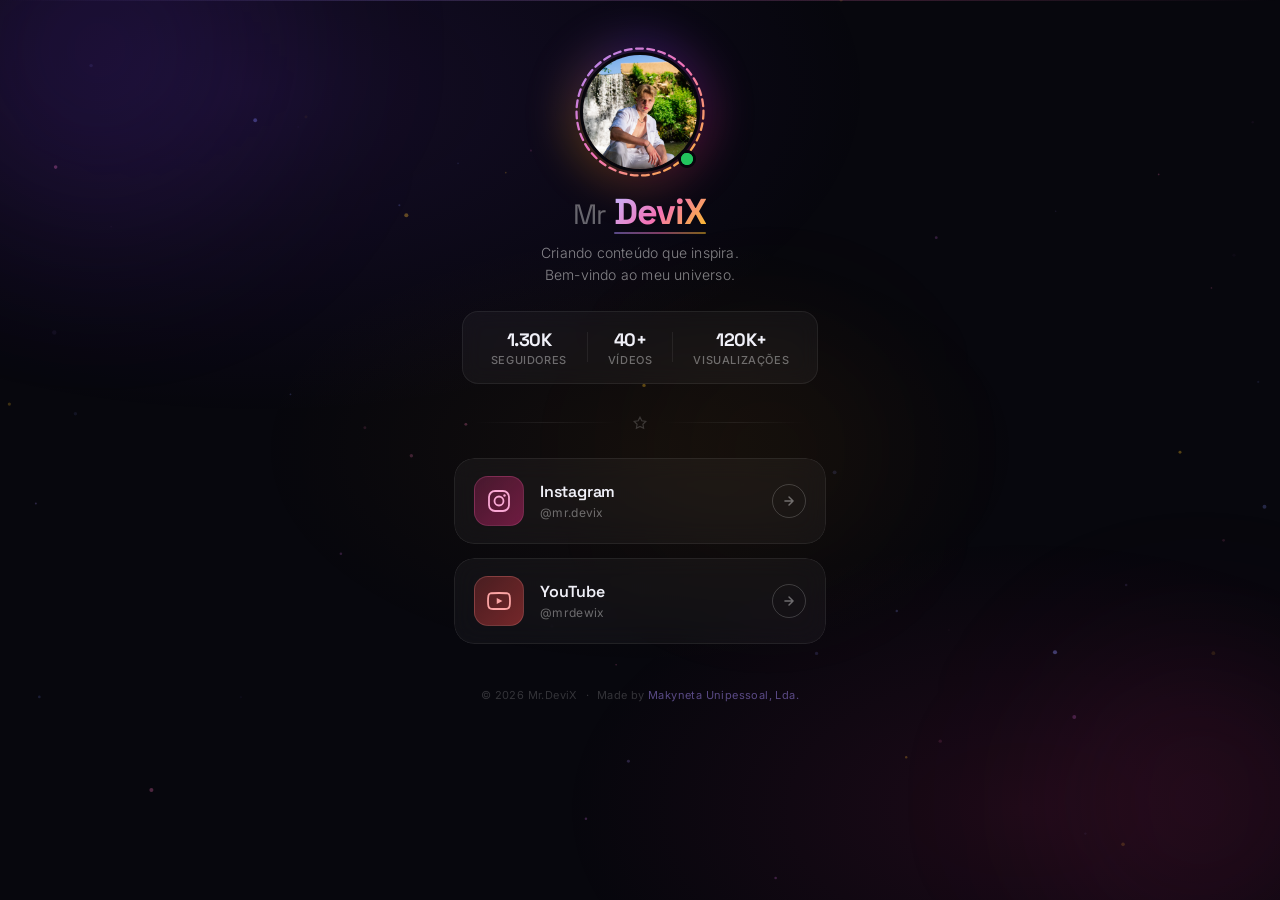
==== index.html @ f3a967e7 "Add the inicials files to the website" ====
<!DOCTYPE html>
<html lang="pt">
<head>
    <!-- Metadados -->
    <meta charset="UTF-8"/>
    <meta name="viewport" content="width=device-width, initial-scale=1.0"/>
    <meta name="author" content="Makyneta Unipessoal, Lda."/>
    <meta name="description" content="Mr DeviX — Content Creator & Influencer"/>
    <meta name="keywords" content="Mr DeviX, Content Creator, Influencer"/>
    <meta name="robots" content="index, follow"/>
    <meta property="og:title" content="Mr DeviX"/>
    <meta property="og:description" content="Mr DeviX — Content Creator & Influencer"/>
    <meta property="og:image" content="assets/images/davyd.jpg"/>
    <!-- Preconnect -->
    <link rel="preconnect" href="https://fonts.googleapis.com"/>
    <link rel="preconnect" href="https://fonts.gstatic.com" crossorigin/>
    <!-- Fonts -->
    <link href="https://fonts.googleapis.com/css2?family=Inter:wght@300;400;500;600;700;800;900&family=Space+Grotesk:wght@400;500;600;700&display=swap" rel="stylesheet"/>
    <!-- Styles -->
    <link rel="stylesheet" href="assets/styles/home.css"/>
    <!-- Title & Favicon -->
    <title>Mr DeviX</title>
    <link rel="icon" type="image/jpg" href="assets/images/davyd.jpg"/>
</head>
<body>

    <!-- Canvas para partículas -->
    <canvas id="particles"></canvas>

    <!-- Gradientes de fundo -->
    <div class="bg-mesh"></div>
    <div class="bg-orb orb-1"></div>
    <div class="bg-orb orb-2"></div>
    <div class="bg-orb orb-3"></div>

    <!-- Linha de scan cinematográfica -->
    <div class="scan-line"></div>

    <!-- Conteúdo principal -->
    <main class="page">

        <!-- Secção do perfil -->
        <section class="profile" aria-label="Perfil de Mr DeviX">

            <!-- Avatar com anel animado -->
            <div class="avatar-container">
                <div class="avatar-glow"></div>
                <div class="avatar-ring">
                    <svg class="ring-svg" viewBox="0 0 120 120" fill="none" xmlns="http://www.w3.org/2000/svg">
                        <circle cx="60" cy="60" r="56" stroke="url(#ringGrad)" stroke-width="2" stroke-dasharray="6 4" stroke-linecap="round"/>
                        <defs>
                            <linearGradient id="ringGrad" x1="0" y1="0" x2="120" y2="120" gradientUnits="userSpaceOnUse">
                                <stop offset="0%" stop-color="#a78bfa"/>
                                <stop offset="50%" stop-color="#f472b6"/>
                                <stop offset="100%" stop-color="#fbbf24"/>
                            </linearGradient>
                        </defs>
                    </svg>
                    <img class="avatar-img" src="assets/images/davyd.jpg" alt="Mr DeviX"/>
                </div>
                <!-- Badge de status online -->
                <div class="status-dot" title="Online">
                    <span class="status-pulse"></span>
                </div>
            </div>

            <!-- Nome e info -->
            <div class="profile-info">
                <h1 class="name">
                    <span class="name-prefix">Mr</span>
                    <span class="name-main">DeviX</span>
                </h1>
                <!-- <p class="handle">@mr.devix</p> -->
                <p class="bio">Criando conteúdo que inspira.<br/>Bem-vindo ao meu universo.</p>

                <!-- Stats -->
                <div class="stats-row">
                    <div class="stat">
                        <span class="stat-num">1.30K</span>
                        <span class="stat-lbl">Seguidores</span>
                    </div>
                    <div class="stat-sep"></div>
                    <div class="stat">
                        <span class="stat-num">40+</span>
                        <span class="stat-lbl">Vídeos</span>
                    </div>
                    <div class="stat-sep"></div>
                    <div class="stat">
                        <span class="stat-num">120K+</span>
                        <span class="stat-lbl">Visualizações</span>
                    </div>
                </div>
            </div>
        </section>

        <!-- Divisor decorativo -->
        <div class="section-divider">
            <span class="divider-line"></span>
            <span class="divider-icon">
                <svg width="14" height="14" viewBox="0 0 24 24" fill="none" stroke="currentColor" stroke-width="2"><polygon points="12 2 15.09 8.26 22 9.27 17 14.14 18.18 21.02 12 17.77 5.82 21.02 7 14.14 2 9.27 8.91 8.26 12 2"/></svg>
            </span>
            <span class="divider-line"></span>
        </div>

        <!-- Links -->
        <nav class="links-nav" aria-label="Links de Mr DeviX">

            <!-- Instagram -->
            <a class="link-card" href="https://instagram.com/mr.devix" target="_blank" rel="noopener noreferrer" data-delay="1">
                <div class="card-bg"></div>
                <div class="card-shimmer"></div>
                <div class="card-inner">
                    <div class="card-icon ig-icon">
                        <svg viewBox="0 0 24 24" fill="none" xmlns="http://www.w3.org/2000/svg">
                            <rect x="2" y="2" width="20" height="20" rx="6" stroke="currentColor" stroke-width="1.8"/>
                            <circle cx="12" cy="12" r="4.5" stroke="currentColor" stroke-width="1.8"/>
                            <circle cx="17.5" cy="6.5" r="1.2" fill="currentColor"/>
                        </svg>
                    </div>
                    <div class="card-text">
                        <span class="card-platform">Instagram</span>
                        <span class="card-handle">@mr.devix</span>
                    </div>
                    <div class="card-action">
                        <div class="action-btn">
                            <svg width="14" height="14" viewBox="0 0 24 24" fill="none" stroke="currentColor" stroke-width="2.5" stroke-linecap="round" stroke-linejoin="round"><path d="M5 12h14M12 5l7 7-7 7"/></svg>
                        </div>
                    </div>
                </div>
                <div class="card-border-glow ig-glow"></div>
            </a>

            <!-- YouTube -->
            <a class="link-card" href="https://youtube.com/@mrdewix" target="_blank" rel="noopener noreferrer" data-delay="2">
                <div class="card-bg"></div>
                <div class="card-shimmer"></div>
                <div class="card-inner">
                    <div class="card-icon yt-icon">
                        <svg viewBox="0 0 24 24" fill="none" xmlns="http://www.w3.org/2000/svg">
                            <path d="M22.54 6.42a2.78 2.78 0 0 0-1.95-1.96C18.88 4 12 4 12 4s-6.88 0-8.59.46a2.78 2.78 0 0 0-1.95 1.96A29 29 0 0 0 1 12a29 29 0 0 0 .46 5.58 2.78 2.78 0 0 0 1.95 1.95C5.12 20 12 20 12 20s6.88 0 8.59-.47a2.78 2.78 0 0 0 1.95-1.95A29 29 0 0 0 23 12a29 29 0 0 0-.46-5.58z" stroke="currentColor" stroke-width="1.8"/>
                            <polygon points="9.75 15.02 15.5 12 9.75 8.98 9.75 15.02" fill="currentColor" stroke="none"/>
                        </svg>
                    </div>
                    <div class="card-text">
                        <span class="card-platform">YouTube</span>
                        <span class="card-handle">@mrdewix</span>
                    </div>
                    <div class="card-action">
                        <div class="action-btn">
                            <svg width="14" height="14" viewBox="0 0 24 24" fill="none" stroke="currentColor" stroke-width="2.5" stroke-linecap="round" stroke-linejoin="round"><path d="M5 12h14M12 5l7 7-7 7"/></svg>
                        </div>
                    </div>
                </div>
                <div class="card-border-glow yt-glow"></div>
            </a>

        </nav>

        <!-- Footer -->
        <footer class="footer">
            <p class="footer-copy">© 2026 Mr.DeviX</p>
            <span class="footer-dot">·</span>
            <p class="footer-made">Made by <a href="#" class="footer-link">Makyneta Unipessoal, Lda.</a></p>
        </footer>

    </main>

    <script src="assets/scripts/particles.js"></script>
</body>
</html>
---- assets/styles/home.css ----
/* =============================================
   MR DEVIX — Link in Bio
   home.css
   Made by Makyneta Unipessoal, Lda.
   ============================================= */

/* ------ Reset & Base ------ */
*, *::before, *::after {
    margin: 0;
    padding: 0;
    box-sizing: border-box;
}

:root {
    --purple:       #7c3aed;
    --purple-light: #a78bfa;
    --pink:         #db2777;
    --pink-light:   #f472b6;
    --amber:        #f59e0b;
    --amber-light:  #fbbf24;
    --red:          #ef4444;
    --red-light:    #fca5a5;

    --bg:           #07070d;
    --surface:      rgba(255,255,255,0.04);
    --surface-hover:rgba(255,255,255,0.08);
    --border:       rgba(255,255,255,0.07);
    --border-hover: rgba(255,255,255,0.18);
    --text-primary: #f0f0f8;
    --text-muted:   rgba(255,255,255,0.38);
    --text-subtle:  rgba(255,255,255,0.18);

    --font-main:    'Inter', sans-serif;
    --font-display: 'Space Grotesk', sans-serif;

    --radius-card:  20px;
    --radius-icon:  14px;

    --ease-out:     cubic-bezier(0.22, 1, 0.36, 1);
}

html {
    scroll-behavior: smooth;
    -webkit-font-smoothing: antialiased;
    -moz-osx-font-smoothing: grayscale;
}

body {
    font-family: var(--font-main);
    background: var(--bg);
    color: var(--text-primary);
    min-height: 100dvh;
    display: flex;
    flex-direction: column;
    align-items: center;
    justify-content: flex-start;
    overflow-x: hidden;
    position: relative;
}

/* ------ Canvas partículas ------ */
#particles {
    position: fixed;
    inset: 0;
    pointer-events: none;
    z-index: 0;
    opacity: 0.6;
}

/* ------ Background mesh ------ */
.bg-mesh {
    position: fixed;
    inset: 0;
    z-index: 0;
    background:
        radial-gradient(ellipse 80% 60% at 20% 10%, rgba(124,58,237,0.12) 0%, transparent 60%),
        radial-gradient(ellipse 60% 50% at 80% 90%, rgba(219,39,119,0.10) 0%, transparent 60%),
        radial-gradient(ellipse 50% 40% at 50% 50%, rgba(245,158,11,0.05) 0%, transparent 60%);
    pointer-events: none;
}

/* ------ Orbs animados ------ */
.bg-orb {
    position: fixed;
    border-radius: 50%;
    filter: blur(80px);
    pointer-events: none;
    z-index: 0;
}

.orb-1 {
    width: 500px; height: 500px;
    background: radial-gradient(circle, rgba(124,58,237,0.18) 0%, transparent 70%);
    top: -200px; left: -150px;
    animation: orbDrift 14s ease-in-out infinite;
}

.orb-2 {
    width: 400px; height: 400px;
    background: radial-gradient(circle, rgba(219,39,119,0.14) 0%, transparent 70%);
    bottom: -100px; right: -120px;
    animation: orbDrift 18s ease-in-out infinite reverse;
}

.orb-3 {
    width: 300px; height: 300px;
    background: radial-gradient(circle, rgba(245,158,11,0.08) 0%, transparent 70%);
    top: 50%; left: 60%;
    transform: translate(-50%,-50%);
    animation: orbDrift 22s ease-in-out infinite 4s;
}

@keyframes orbDrift {
    0%, 100% { transform: translate(0, 0) scale(1); }
    33%       { transform: translate(30px, -40px) scale(1.05); }
    66%       { transform: translate(-20px, 20px) scale(0.97); }
}

/* ------ Scan line ------ */
.scan-line {
    position: fixed;
    left: 0; right: 0;
    height: 1px;
    background: linear-gradient(90deg, transparent 0%, rgba(167,139,250,0.4) 30%, rgba(244,114,182,0.4) 70%, transparent 100%);
    z-index: 1;
    animation: scanMove 8s linear infinite;
    pointer-events: none;
    opacity: 0.5;
}

@keyframes scanMove {
    0%   { top: -2px; }
    100% { top: 100vh; }
}

/* ------ Página ------ */
.page {
    position: relative;
    z-index: 2;
    width: 100%;
    max-width: 420px;
    padding: 52px 24px 56px;
    display: flex;
    flex-direction: column;
    align-items: center;
    gap: 0;
}

/* =============================================
   PROFILE
   ============================================= */
.profile {
    display: flex;
    flex-direction: column;
    align-items: center;
    gap: 0;
    margin-bottom: 32px;
    animation: profileEnter 0.9s var(--ease-out) both;
}

@keyframes profileEnter {
    from { opacity: 0; transform: translateY(-30px) scale(0.96); }
    to   { opacity: 1; transform: translateY(0) scale(1); }
}

/* Avatar */
.avatar-container {
    position: relative;
    width: 120px; height: 120px;
    margin-bottom: 22px;
}

.avatar-glow {
    position: absolute;
    inset: -16px;
    border-radius: 50%;
    background: conic-gradient(from 0deg, #7c3aed, #db2777, #f59e0b, #7c3aed);
    opacity: 0.25;
    filter: blur(20px);
    animation: glowSpin 6s linear infinite;
}

@keyframes glowSpin {
    from { transform: rotate(0deg); }
    to   { transform: rotate(360deg); }
}

.avatar-ring {
    position: absolute;
    inset: 0;
    border-radius: 50%;
}

.ring-svg {
    position: absolute;
    inset: -8px;
    width: calc(100% + 16px);
    height: calc(100% + 16px);
    animation: ringSpin 12s linear infinite;
}

@keyframes ringSpin {
    from { transform: rotate(0deg); }
    to   { transform: rotate(360deg); }
}

.avatar-img {
    position: absolute;
    inset: 0;
    width: 100%; height: 100%;
    border-radius: 50%;
    object-fit: cover;
    object-position: center top;
    border: 3px solid var(--bg);
    z-index: 1;
}

/* Status dot */
.status-dot {
    position: absolute;
    bottom: 4px; right: 4px;
    width: 18px; height: 18px;
    border-radius: 50%;
    background: #22c55e;
    border: 3px solid var(--bg);
    z-index: 2;
    display: flex;
    align-items: center;
    justify-content: center;
}

.status-pulse {
    display: block;
    width: 100%; height: 100%;
    border-radius: 50%;
    background: #22c55e;
    position: absolute;
    animation: statusPulse 2s ease-out infinite;
}

@keyframes statusPulse {
    0%   { transform: scale(1); opacity: 1; }
    70%  { transform: scale(2.2); opacity: 0; }
    100% { transform: scale(2.2); opacity: 0; }
}

/* Informação do perfil */
.profile-info {
    display: flex;
    flex-direction: column;
    align-items: center;
    gap: 6px;
}

.name {
    font-family: var(--font-display);
    font-size: 36px;
    font-weight: 700;
    letter-spacing: -1px;
    line-height: 1;
    display: flex;
    align-items: baseline;
    gap: 8px;
}

.name-prefix {
    color: var(--text-muted);
    font-weight: 400;
    font-size: 28px;
}

.name-main {
    background: linear-gradient(135deg, #c4b5fd 0%, #f472b6 50%, #fbbf24 100%);
    -webkit-background-clip: text;
    -webkit-text-fill-color: transparent;
    background-clip: text;
    position: relative;
}

/* Sublinhado decorativo no nome */
.name-main::after {
    content: '';
    position: absolute;
    bottom: -4px; left: 0; right: 0;
    height: 2px;
    background: linear-gradient(90deg, #a78bfa, #f472b6, #fbbf24);
    border-radius: 2px;
    opacity: 0.5;
}

.handle {
    font-size: 13px;
    color: var(--text-muted);
    letter-spacing: 0.5px;
    font-weight: 400;
}

.bio {
    font-size: 14px;
    color: rgba(255,255,255,0.5);
    text-align: center;
    line-height: 1.6;
    margin-top: 6px;
    font-weight: 300;
    letter-spacing: 0.2px;
}

/* Stats */
.stats-row {
    display: flex;
    align-items: center;
    gap: 20px;
    margin-top: 18px;
    padding: 16px 28px;
    background: rgba(255,255,255,0.04);
    border: 1px solid var(--border);
    border-radius: 16px;
    backdrop-filter: blur(10px);
    -webkit-backdrop-filter: blur(10px);
}

.stat {
    display: flex;
    flex-direction: column;
    align-items: center;
    gap: 2px;
}

.stat-num {
    font-family: var(--font-display);
    font-size: 18px;
    font-weight: 700;
    color: var(--text-primary);
    letter-spacing: -0.5px;
}

.stat-lbl {
    font-size: 11px;
    color: var(--text-muted);
    text-transform: uppercase;
    letter-spacing: 0.6px;
    font-weight: 500;
}

.stat-sep {
    width: 1px;
    height: 30px;
    background: var(--border);
}

/* =============================================
   DIVISOR
   ============================================= */
.section-divider {
    display: flex;
    align-items: center;
    gap: 12px;
    width: 100%;
    max-width: 340px;
    margin-bottom: 28px;
    animation: fadeIn 1s 0.3s both;
}

.divider-line {
    flex: 1;
    height: 1px;
    background: linear-gradient(90deg, transparent, var(--border), transparent);
}

.divider-icon {
    color: var(--text-subtle);
    display: flex;
    align-items: center;
    justify-content: center;
    animation: starSpin 8s linear infinite;
}

@keyframes starSpin {
    from { transform: rotate(0deg); }
    to   { transform: rotate(360deg); }
}

@keyframes fadeIn {
    from { opacity: 0; }
    to   { opacity: 1; }
}

/* =============================================
   LINK CARDS
   ============================================= */
.links-nav {
    width: 100%;
    max-width: 380px;
    display: flex;
    flex-direction: column;
    gap: 14px;
}

.link-card {
    position: relative;
    display: block;
    text-decoration: none;
    border-radius: var(--radius-card);
    overflow: hidden;
    cursor: pointer;
    animation: cardEnter 0.6s var(--ease-out) both;
}

.link-card[data-delay="1"] { animation-delay: 0.4s; }
.link-card[data-delay="2"] { animation-delay: 0.55s; }

@keyframes cardEnter {
    from { opacity: 0; transform: translateY(28px) scale(0.96); }
    to   { opacity: 1; transform: translateY(0) scale(1); }
}

/* Fundo do card com glass */
.card-bg {
    position: absolute;
    inset: 0;
    background: var(--surface);
    border-radius: var(--radius-card);
    backdrop-filter: blur(12px);
    -webkit-backdrop-filter: blur(12px);
    border: 1px solid var(--border);
    transition: background 0.3s ease, border-color 0.3s ease;
}

.link-card:hover .card-bg {
    background: var(--surface-hover);
    border-color: var(--border-hover);
}

/* Efeito shimmer ao hover */
.card-shimmer {
    position: absolute;
    inset: 0;
    background: linear-gradient(105deg, transparent 40%, rgba(255,255,255,0.04) 50%, transparent 60%);
    transform: translateX(-100%);
    transition: transform 0s;
    pointer-events: none;
    border-radius: var(--radius-card);
}

.link-card:hover .card-shimmer {
    transform: translateX(100%);
    transition: transform 0.6s ease;
}

/* Borda glow inferior */
.card-border-glow {
    position: absolute;
    bottom: 0; left: 10%; right: 10%;
    height: 1px;
    opacity: 0;
    transition: opacity 0.3s ease;
    border-radius: 0 0 var(--radius-card) var(--radius-card);
}

.ig-glow  { background: linear-gradient(90deg, transparent, rgba(244,114,182,0.8), transparent); }
.yt-glow  { background: linear-gradient(90deg, transparent, rgba(239,68,68,0.8), transparent); }

.link-card:hover .card-border-glow { opacity: 1; }

/* Inner layout */
.card-inner {
    position: relative;
    z-index: 1;
    display: flex;
    align-items: center;
    gap: 16px;
    padding: 18px 20px;
}

/* Ícone */
.card-icon {
    width: 50px; height: 50px;
    border-radius: var(--radius-icon);
    display: flex;
    align-items: center;
    justify-content: center;
    flex-shrink: 0;
    transition: transform 0.3s var(--ease-out);
}

.link-card:hover .card-icon { transform: scale(1.08) rotate(-5deg); }

.card-icon svg {
    width: 24px; height: 24px;
}

/* Ícone Instagram */
.ig-icon {
    background: linear-gradient(135deg, rgba(219,39,119,0.25), rgba(219,39,119,0.45));
    border: 1px solid rgba(244,114,182,0.2);
    color: #f9a8d4;
}

/* Ícone YouTube */
.yt-icon {
    background: linear-gradient(135deg, rgba(239,68,68,0.25), rgba(239,68,68,0.45));
    border: 1px solid rgba(252,165,165,0.2);
    color: #fca5a5;
}

/* Texto do card */
.card-text {
    flex: 1;
    display: flex;
    flex-direction: column;
    gap: 3px;
}

.card-platform {
    font-family: var(--font-display);
    font-size: 16px;
    font-weight: 600;
    color: var(--text-primary);
    letter-spacing: -0.2px;
}

.card-handle {
    font-size: 12px;
    color: var(--text-muted);
    letter-spacing: 0.3px;
}

/* Botão de ação */
.card-action {
    flex-shrink: 0;
}

.action-btn {
    width: 34px; height: 34px;
    border-radius: 50%;
    border: 1px solid var(--border-hover);
    display: flex;
    align-items: center;
    justify-content: center;
    color: var(--text-muted);
    transition: background 0.2s, color 0.2s, transform 0.2s, border-color 0.2s;
}

.link-card:hover .action-btn {
    background: rgba(255,255,255,0.1);
    color: var(--text-primary);
    border-color: rgba(255,255,255,0.3);
    transform: translateX(3px);
}

/* Lift ao hover */
.link-card {
    transition: transform 0.25s var(--ease-out), box-shadow 0.25s ease;
}
.link-card:hover {
    transform: translateY(-4px) scale(1.01);
    box-shadow: 0 20px 60px rgba(0,0,0,0.4);
}
.link-card:active {
    transform: scale(0.98);
}

/* =============================================
   FOOTER
   ============================================= */
.footer {
    margin-top: 44px;
    display: flex;
    align-items: center;
    gap: 8px;
    flex-wrap: wrap;
    justify-content: center;
    animation: fadeIn 1s 1.2s both;
}

.footer-copy,
.footer-made {
    font-size: 11px;
    color: var(--text-subtle);
    letter-spacing: 0.4px;
}

.footer-dot {
    color: var(--text-subtle);
    font-size: 11px;
}

.footer-link {
    color: rgba(167,139,250,0.5);
    text-decoration: none;
    transition: color 0.2s;
}

.footer-link:hover {
    color: rgba(167,139,250,0.9);
}

/* =============================================
   RESPONSIVIDADE
   ============================================= */
@media (max-width: 400px) {
    .page { padding: 40px 16px 48px; }
    .name { font-size: 30px; }
    .stats-row { gap: 14px; padding: 14px 20px; }
}

@media (prefers-reduced-motion: reduce) {
    *, *::before, *::after {
        animation-duration: 0.01ms !important;
        transition-duration: 0.01ms !important;
    }
}
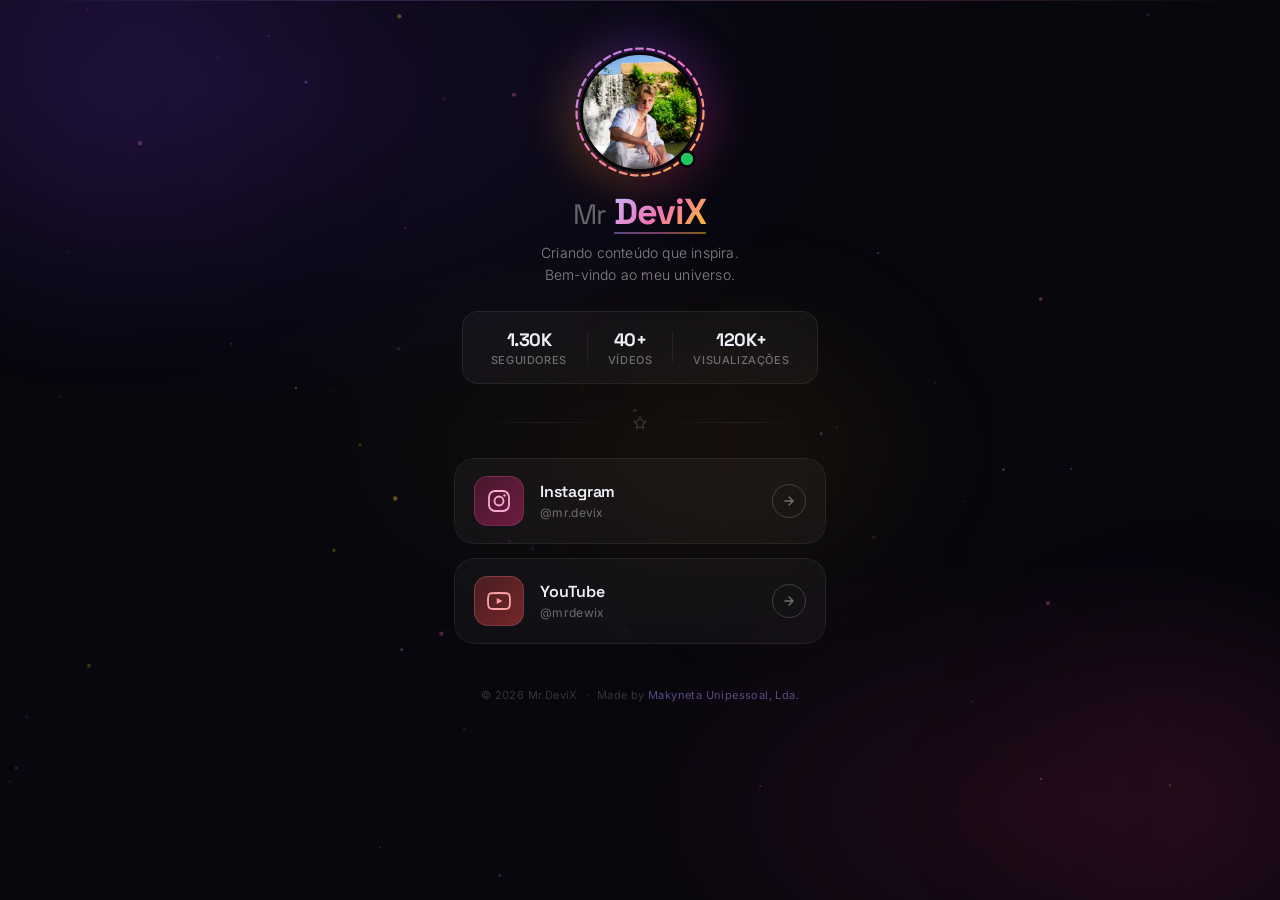
==== commit 942ca21b: "Update footr link" ====
--- a/index.html
+++ b/index.html
@@ -160,7 +160,7 @@
         <footer class="footer">
             <p class="footer-copy">© 2026 Mr.DeviX</p>
             <span class="footer-dot">·</span>
-            <p class="footer-made">Made by <a href="#" class="footer-link">Makyneta Unipessoal, Lda.</a></p>
+            <p class="footer-made">Made by <a href="https://makyneta.github.io" class="footer-link">Makyneta Unipessoal, Lda.</a></p>
         </footer>
 
     </main>
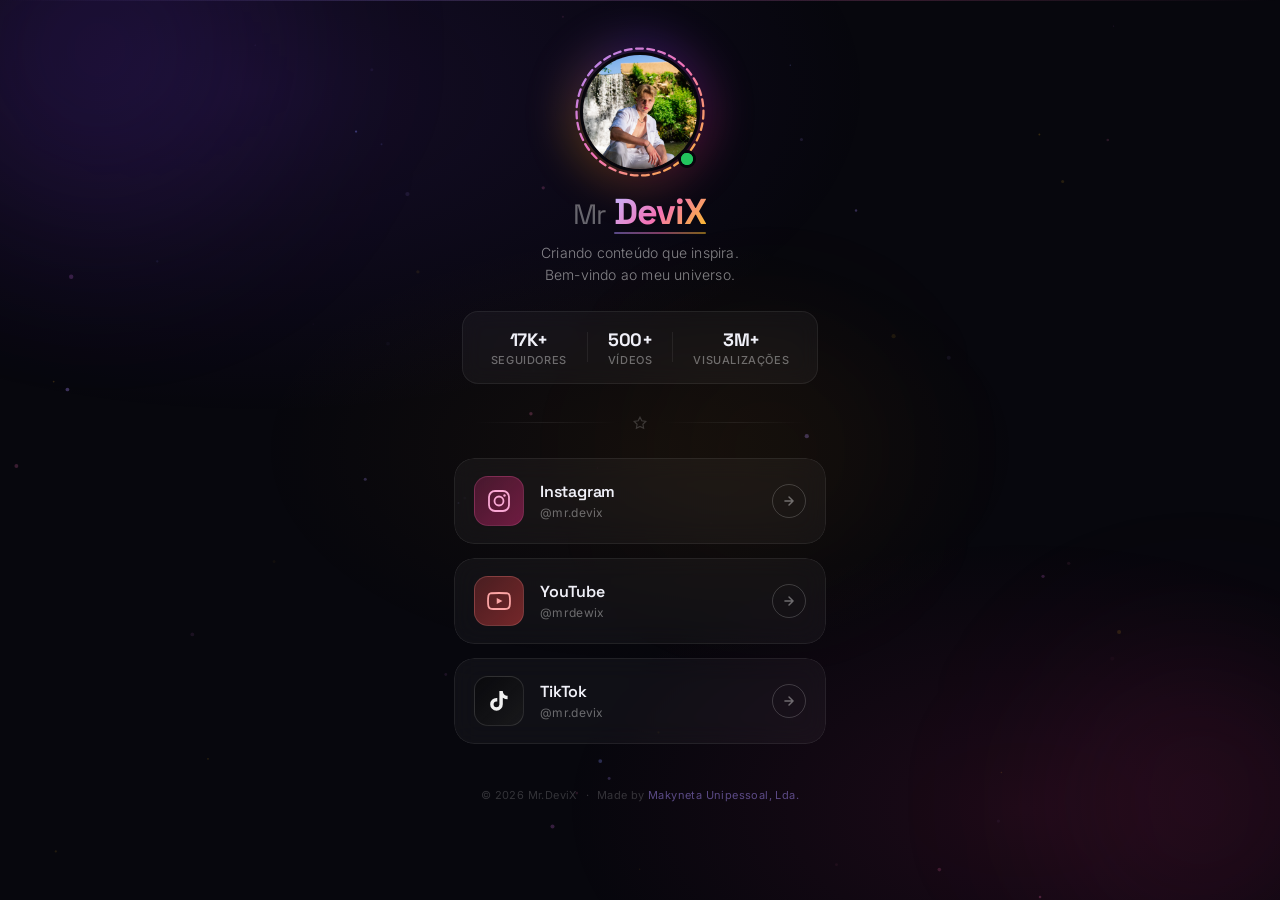
==== commit 09b8bbb5: "Update the status information; Add the TikTok link" ====
--- a/index.html
+++ b/index.html
@@ -1,27 +1,31 @@
 <!DOCTYPE html>
 <html lang="pt">
+
 <head>
     <!-- Metadados -->
-    <meta charset="UTF-8"/>
-    <meta name="viewport" content="width=device-width, initial-scale=1.0"/>
-    <meta name="author" content="Makyneta Unipessoal, Lda."/>
-    <meta name="description" content="Mr DeviX — Content Creator & Influencer"/>
-    <meta name="keywords" content="Mr DeviX, Content Creator, Influencer"/>
-    <meta name="robots" content="index, follow"/>
-    <meta property="og:title" content="Mr DeviX"/>
-    <meta property="og:description" content="Mr DeviX — Content Creator & Influencer"/>
-    <meta property="og:image" content="assets/images/davyd.jpg"/>
+    <meta charset="UTF-8" />
+    <meta name="viewport" content="width=device-width, initial-scale=1.0" />
+    <meta name="author" content="Makyneta Unipessoal, Lda." />
+    <meta name="description" content="Mr DeviX — Content Creator & Influencer" />
+    <meta name="keywords" content="Mr DeviX, Content Creator, Influencer" />
+    <meta name="robots" content="index, follow" />
+    <meta property="og:title" content="Mr DeviX" />
+    <meta property="og:description" content="Mr DeviX — Content Creator & Influencer" />
+    <meta property="og:image" content="assets/images/davyd.jpg" />
     <!-- Preconnect -->
-    <link rel="preconnect" href="https://fonts.googleapis.com"/>
-    <link rel="preconnect" href="https://fonts.gstatic.com" crossorigin/>
+    <link rel="preconnect" href="https://fonts.googleapis.com" />
+    <link rel="preconnect" href="https://fonts.gstatic.com" crossorigin />
     <!-- Fonts -->
-    <link href="https://fonts.googleapis.com/css2?family=Inter:wght@300;400;500;600;700;800;900&family=Space+Grotesk:wght@400;500;600;700&display=swap" rel="stylesheet"/>
+    <link
+        href="https://fonts.googleapis.com/css2?family=Inter:wght@300;400;500;600;700;800;900&family=Space+Grotesk:wght@400;500;600;700&display=swap"
+        rel="stylesheet" />
     <!-- Styles -->
-    <link rel="stylesheet" href="assets/styles/home.css"/>
+    <link rel="stylesheet" href="assets/styles/home.css" />
     <!-- Title & Favicon -->
     <title>Mr DeviX</title>
-    <link rel="icon" type="image/jpg" href="assets/images/davyd.jpg"/>
+    <link rel="icon" type="image/jpg" href="assets/images/davyd.jpg" />
 </head>
+
 <body>
 
     <!-- Canvas para partículas -->
@@ -47,16 +51,18 @@
                 <div class="avatar-glow"></div>
                 <div class="avatar-ring">
                     <svg class="ring-svg" viewBox="0 0 120 120" fill="none" xmlns="http://www.w3.org/2000/svg">
-                        <circle cx="60" cy="60" r="56" stroke="url(#ringGrad)" stroke-width="2" stroke-dasharray="6 4" stroke-linecap="round"/>
+                        <circle cx="60" cy="60" r="56" stroke="url(#ringGrad)" stroke-width="2" stroke-dasharray="6 4"
+                            stroke-linecap="round" />
                         <defs>
-                            <linearGradient id="ringGrad" x1="0" y1="0" x2="120" y2="120" gradientUnits="userSpaceOnUse">
-                                <stop offset="0%" stop-color="#a78bfa"/>
-                                <stop offset="50%" stop-color="#f472b6"/>
-                                <stop offset="100%" stop-color="#fbbf24"/>
+                            <linearGradient id="ringGrad" x1="0" y1="0" x2="120" y2="120"
+                                gradientUnits="userSpaceOnUse">
+                                <stop offset="0%" stop-color="#a78bfa" />
+                                <stop offset="50%" stop-color="#f472b6" />
+                                <stop offset="100%" stop-color="#fbbf24" />
                             </linearGradient>
                         </defs>
                     </svg>
-                    <img class="avatar-img" src="assets/images/davyd.jpg" alt="Mr DeviX"/>
+                    <img class="avatar-img" src="assets/images/davyd.jpg" alt="Mr DeviX" />
                 </div>
                 <!-- Badge de status online -->
                 <div class="status-dot" title="Online">
@@ -71,22 +77,22 @@
                     <span class="name-main">DeviX</span>
                 </h1>
                 <!-- <p class="handle">@mr.devix</p> -->
-                <p class="bio">Criando conteúdo que inspira.<br/>Bem-vindo ao meu universo.</p>
+                <p class="bio">Criando conteúdo que inspira.<br />Bem-vindo ao meu universo.</p>
 
                 <!-- Stats -->
                 <div class="stats-row">
                     <div class="stat">
-                        <span class="stat-num">1.30K</span>
+                        <span class="stat-num">17K+</span>
                         <span class="stat-lbl">Seguidores</span>
                     </div>
                     <div class="stat-sep"></div>
                     <div class="stat">
-                        <span class="stat-num">40+</span>
+                        <span class="stat-num">500+</span>
                         <span class="stat-lbl">Vídeos</span>
                     </div>
                     <div class="stat-sep"></div>
                     <div class="stat">
-                        <span class="stat-num">120K+</span>
+                        <span class="stat-num">3M+</span>
                         <span class="stat-lbl">Visualizações</span>
                     </div>
                 </div>
@@ -97,7 +103,10 @@
         <div class="section-divider">
             <span class="divider-line"></span>
             <span class="divider-icon">
-                <svg width="14" height="14" viewBox="0 0 24 24" fill="none" stroke="currentColor" stroke-width="2"><polygon points="12 2 15.09 8.26 22 9.27 17 14.14 18.18 21.02 12 17.77 5.82 21.02 7 14.14 2 9.27 8.91 8.26 12 2"/></svg>
+                <svg width="14" height="14" viewBox="0 0 24 24" fill="none" stroke="currentColor" stroke-width="2">
+                    <polygon
+                        points="12 2 15.09 8.26 22 9.27 17 14.14 18.18 21.02 12 17.77 5.82 21.02 7 14.14 2 9.27 8.91 8.26 12 2" />
+                </svg>
             </span>
             <span class="divider-line"></span>
         </div>
@@ -106,15 +115,16 @@
         <nav class="links-nav" aria-label="Links de Mr DeviX">
 
             <!-- Instagram -->
-            <a class="link-card" href="https://instagram.com/mr.devix" target="_blank" rel="noopener noreferrer" data-delay="1">
+            <a class="link-card" href="https://instagram.com/mr.devix" target="_blank" rel="noopener noreferrer"
+                data-delay="1">
                 <div class="card-bg"></div>
                 <div class="card-shimmer"></div>
                 <div class="card-inner">
                     <div class="card-icon ig-icon">
                         <svg viewBox="0 0 24 24" fill="none" xmlns="http://www.w3.org/2000/svg">
-                            <rect x="2" y="2" width="20" height="20" rx="6" stroke="currentColor" stroke-width="1.8"/>
-                            <circle cx="12" cy="12" r="4.5" stroke="currentColor" stroke-width="1.8"/>
-                            <circle cx="17.5" cy="6.5" r="1.2" fill="currentColor"/>
+                            <rect x="2" y="2" width="20" height="20" rx="6" stroke="currentColor" stroke-width="1.8" />
+                            <circle cx="12" cy="12" r="4.5" stroke="currentColor" stroke-width="1.8" />
+                            <circle cx="17.5" cy="6.5" r="1.2" fill="currentColor" />
                         </svg>
                     </div>
                     <div class="card-text">
@@ -123,7 +133,10 @@
                     </div>
                     <div class="card-action">
                         <div class="action-btn">
-                            <svg width="14" height="14" viewBox="0 0 24 24" fill="none" stroke="currentColor" stroke-width="2.5" stroke-linecap="round" stroke-linejoin="round"><path d="M5 12h14M12 5l7 7-7 7"/></svg>
+                            <svg width="14" height="14" viewBox="0 0 24 24" fill="none" stroke="currentColor"
+                                stroke-width="2.5" stroke-linecap="round" stroke-linejoin="round">
+                                <path d="M5 12h14M12 5l7 7-7 7" />
+                            </svg>
                         </div>
                     </div>
                 </div>
@@ -131,14 +144,18 @@
             </a>
 
             <!-- YouTube -->
-            <a class="link-card" href="https://youtube.com/@mrdewix" target="_blank" rel="noopener noreferrer" data-delay="2">
+            <a class="link-card" href="https://youtube.com/@mrdewix" target="_blank" rel="noopener noreferrer"
+                data-delay="2">
                 <div class="card-bg"></div>
                 <div class="card-shimmer"></div>
                 <div class="card-inner">
                     <div class="card-icon yt-icon">
                         <svg viewBox="0 0 24 24" fill="none" xmlns="http://www.w3.org/2000/svg">
-                            <path d="M22.54 6.42a2.78 2.78 0 0 0-1.95-1.96C18.88 4 12 4 12 4s-6.88 0-8.59.46a2.78 2.78 0 0 0-1.95 1.96A29 29 0 0 0 1 12a29 29 0 0 0 .46 5.58 2.78 2.78 0 0 0 1.95 1.95C5.12 20 12 20 12 20s6.88 0 8.59-.47a2.78 2.78 0 0 0 1.95-1.95A29 29 0 0 0 23 12a29 29 0 0 0-.46-5.58z" stroke="currentColor" stroke-width="1.8"/>
-                            <polygon points="9.75 15.02 15.5 12 9.75 8.98 9.75 15.02" fill="currentColor" stroke="none"/>
+                            <path
+                                d="M22.54 6.42a2.78 2.78 0 0 0-1.95-1.96C18.88 4 12 4 12 4s-6.88 0-8.59.46a2.78 2.78 0 0 0-1.95 1.96A29 29 0 0 0 1 12a29 29 0 0 0 .46 5.58 2.78 2.78 0 0 0 1.95 1.95C5.12 20 12 20 12 20s6.88 0 8.59-.47a2.78 2.78 0 0 0 1.95-1.95A29 29 0 0 0 23 12a29 29 0 0 0-.46-5.58z"
+                                stroke="currentColor" stroke-width="1.8" />
+                            <polygon points="9.75 15.02 15.5 12 9.75 8.98 9.75 15.02" fill="currentColor"
+                                stroke="none" />
                         </svg>
                     </div>
                     <div class="card-text">
@@ -147,11 +164,43 @@
                     </div>
                     <div class="card-action">
                         <div class="action-btn">
-                            <svg width="14" height="14" viewBox="0 0 24 24" fill="none" stroke="currentColor" stroke-width="2.5" stroke-linecap="round" stroke-linejoin="round"><path d="M5 12h14M12 5l7 7-7 7"/></svg>
+                            <svg width="14" height="14" viewBox="0 0 24 24" fill="none" stroke="currentColor"
+                                stroke-width="2.5" stroke-linecap="round" stroke-linejoin="round">
+                                <path d="M5 12h14M12 5l7 7-7 7" />
+                            </svg>
                         </div>
                     </div>
                 </div>
                 <div class="card-border-glow yt-glow"></div>
+            </a>
+
+            <!-- TIKTOK -->
+            <a class="link-card" href="https://tiktok.com/@mr.devixx" target="_blank" rel="noopener noreferrer"
+                data-delay="2">
+                <div class="card-bg"></div>
+                <div class="card-shimmer"></div>
+                <div class="card-inner">
+                    <div class="card-icon tt-icon">
+                        <svg viewBox="0 0 24 24" fill="none" xmlns="http://www.w3.org/2000/svg">
+                            <path
+                                d="M19.59 6.69a4.83 4.83 0 0 1-3.77-4.25V2h-3.45v13.67a2.89 2.89 0 0 1-2.88 2.5 2.89 2.89 0 0 1-2.89-2.89 2.89 2.89 0 0 1 2.89-2.89c.28 0 .54.04.79.1V9.01a6.33 6.33 0 0 0-.79-.05 6.34 6.34 0 0 0-6.34 6.34 6.34 6.34 0 0 0 6.34 6.34 6.34 6.34 0 0 0 6.33-6.34V8.69a8.18 8.18 0 0 0 4.78 1.52V6.75a4.85 4.85 0 0 1-1.01-.06z"
+                                fill="currentColor" />
+                        </svg>
+                    </div>
+                    <div class="card-text">
+                        <span class="card-platform">TikTok</span>
+                        <span class="card-handle">@mr.devix</span>
+                    </div>
+                    <div class="card-action">
+                        <div class="action-btn">
+                            <svg width="14" height="14" viewBox="0 0 24 24" fill="none" stroke="currentColor"
+                                stroke-width="2.5" stroke-linecap="round" stroke-linejoin="round">
+                                <path d="M5 12h14M12 5l7 7-7 7" />
+                            </svg>
+                        </div>
+                    </div>
+                </div>
+                <div class="card-border-glow tt-glow"></div>
             </a>
 
         </nav>
@@ -160,11 +209,13 @@
         <footer class="footer">
             <p class="footer-copy">© 2026 Mr.DeviX</p>
             <span class="footer-dot">·</span>
-            <p class="footer-made">Made by <a href="https://makyneta.github.io" class="footer-link">Makyneta Unipessoal, Lda.</a></p>
+            <p class="footer-made">Made by <a href="https://makyneta.github.io" class="footer-link">Makyneta Unipessoal,
+                    Lda.</a></p>
         </footer>
 
     </main>
 
     <script src="assets/scripts/particles.js"></script>
 </body>
-</html>
+
+</html>
--- a/assets/styles/home.css
+++ b/assets/styles/home.css
@@ -503,6 +503,17 @@
     color: #fca5a5;
 }
 
+/* Ícone TikTok */
+.tt-icon {
+    background: linear-gradient(135deg, rgba(0,0,0,0.4), rgba(30,30,30,0.6));
+    border: 1px solid rgba(255,255,255,0.12);
+    color: #f0f0f0;
+}
+
+.tt-glow {
+    background: linear-gradient(90deg, transparent, rgba(255,255,255,0.5), transparent);
+}
+
 /* Texto do card */
 .card-text {
     flex: 1;
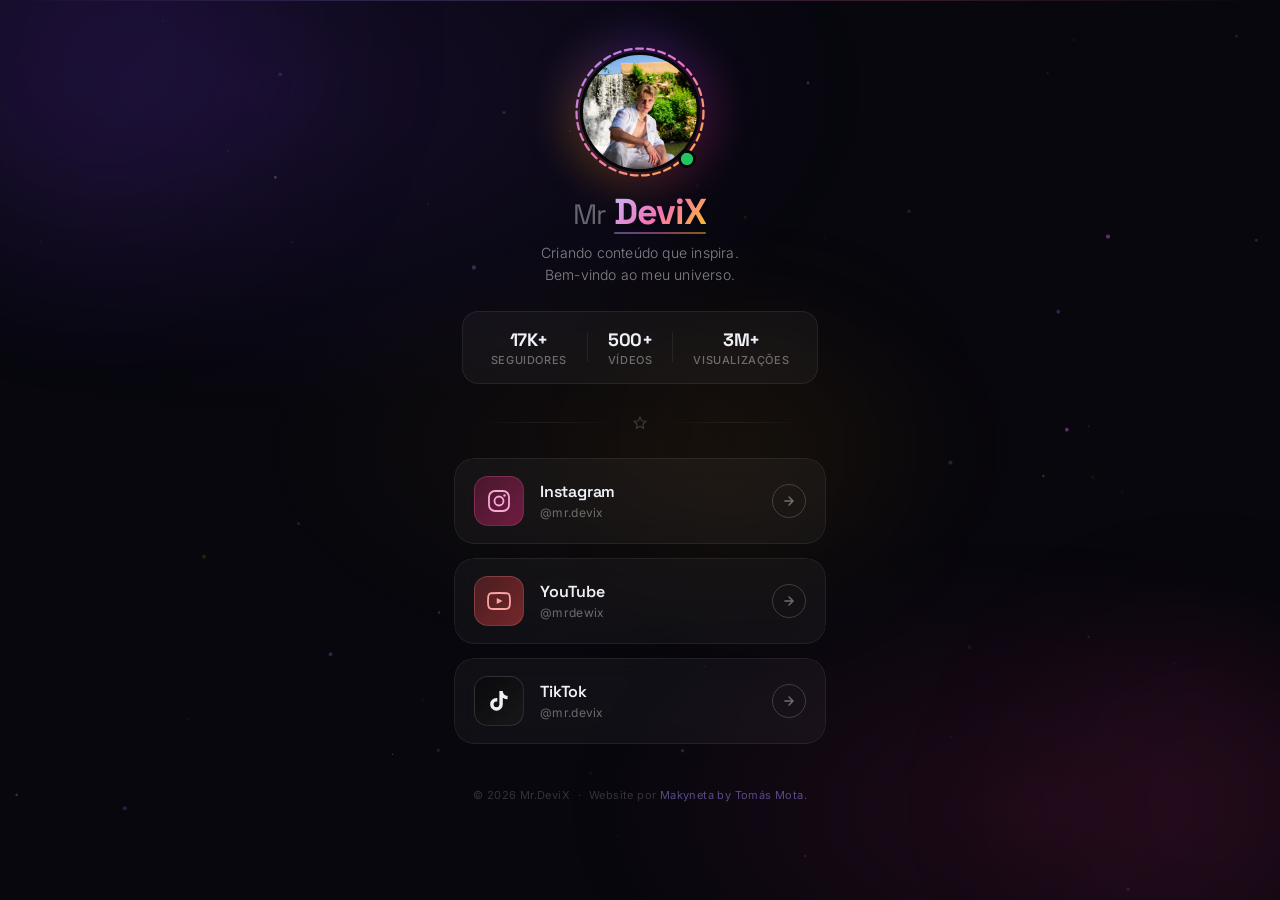
==== commit 19b513e3: "Update author and footer information in index.html" ====
--- a/index.html
+++ b/index.html
@@ -5,7 +5,7 @@
     <!-- Metadados -->
     <meta charset="UTF-8" />
     <meta name="viewport" content="width=device-width, initial-scale=1.0" />
-    <meta name="author" content="Makyneta Unipessoal, Lda." />
+    <meta name="author" content="Makyneta by Tomás Mota" />
     <meta name="description" content="Mr DeviX — Content Creator & Influencer" />
     <meta name="keywords" content="Mr DeviX, Content Creator, Influencer" />
     <meta name="robots" content="index, follow" />
@@ -209,8 +209,7 @@
         <footer class="footer">
             <p class="footer-copy">© 2026 Mr.DeviX</p>
             <span class="footer-dot">·</span>
-            <p class="footer-made">Made by <a href="https://makyneta.github.io" class="footer-link">Makyneta Unipessoal,
-                    Lda.</a></p>
+            <p class="footer-made">Website por <a href="https://www.makyneta.dev" class="footer-link">Makyneta by Tomás Mota.</a></p>
         </footer>
 
     </main>
@@ -218,4 +217,4 @@
     <script src="assets/scripts/particles.js"></script>
 </body>
 
-</html>+</html>
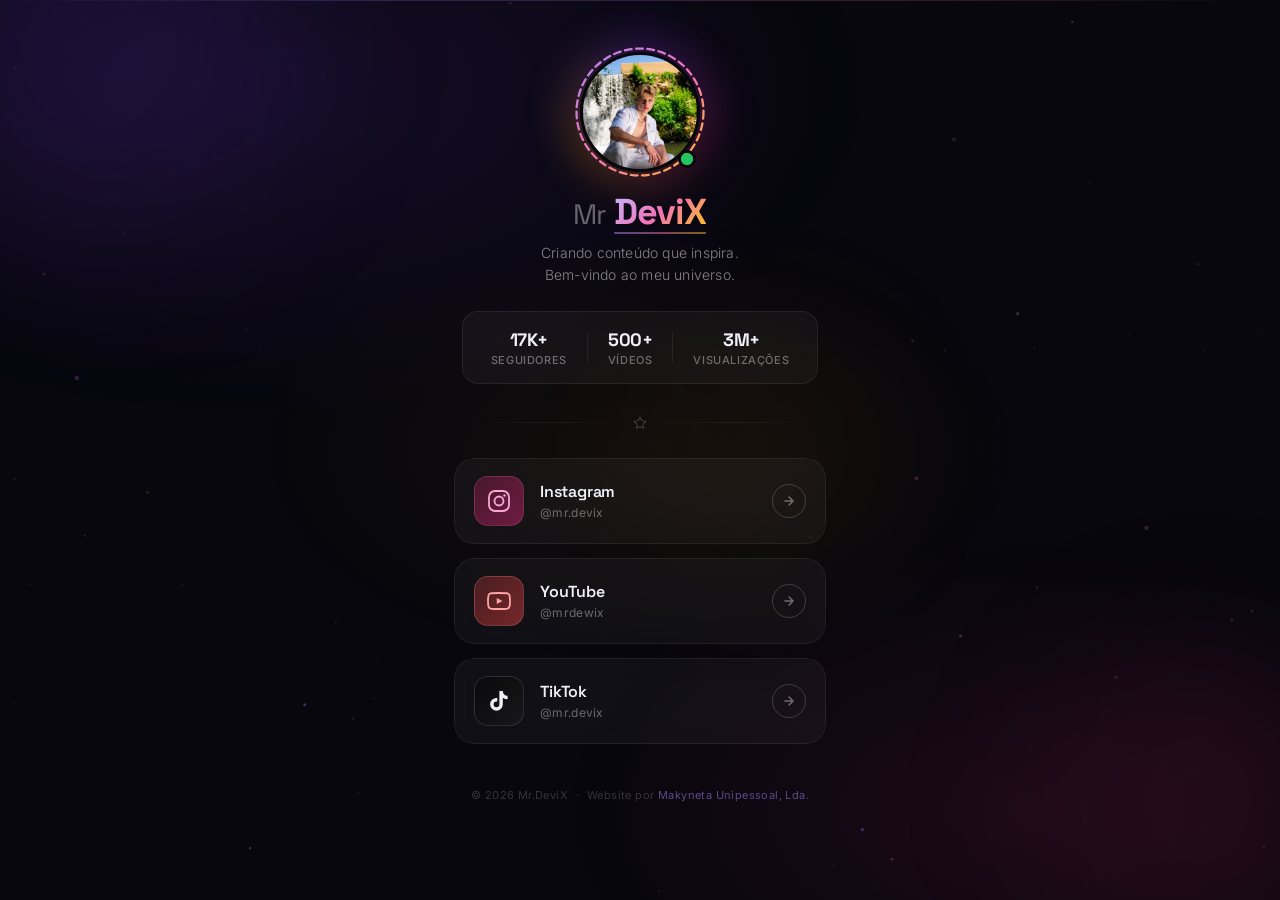
==== commit 7f27ecb6: "Update author and footer information in index.html" ====
--- a/index.html
+++ b/index.html
@@ -5,7 +5,7 @@
     <!-- Metadados -->
     <meta charset="UTF-8" />
     <meta name="viewport" content="width=device-width, initial-scale=1.0" />
-    <meta name="author" content="Makyneta by Tomás Mota" />
+    <meta name="author" content="Makyneta Unipessoal, Lda." />
     <meta name="description" content="Mr DeviX — Content Creator & Influencer" />
     <meta name="keywords" content="Mr DeviX, Content Creator, Influencer" />
     <meta name="robots" content="index, follow" />
@@ -209,7 +209,7 @@
         <footer class="footer">
             <p class="footer-copy">© 2026 Mr.DeviX</p>
             <span class="footer-dot">·</span>
-            <p class="footer-made">Website por <a href="https://www.makyneta.dev" class="footer-link">Makyneta by Tomás Mota.</a></p>
+            <p class="footer-made">Website por <a href="https://www.makyneta.dev" class="footer-link">Makyneta Unipessoal, Lda.</a></p>
         </footer>
 
     </main>
